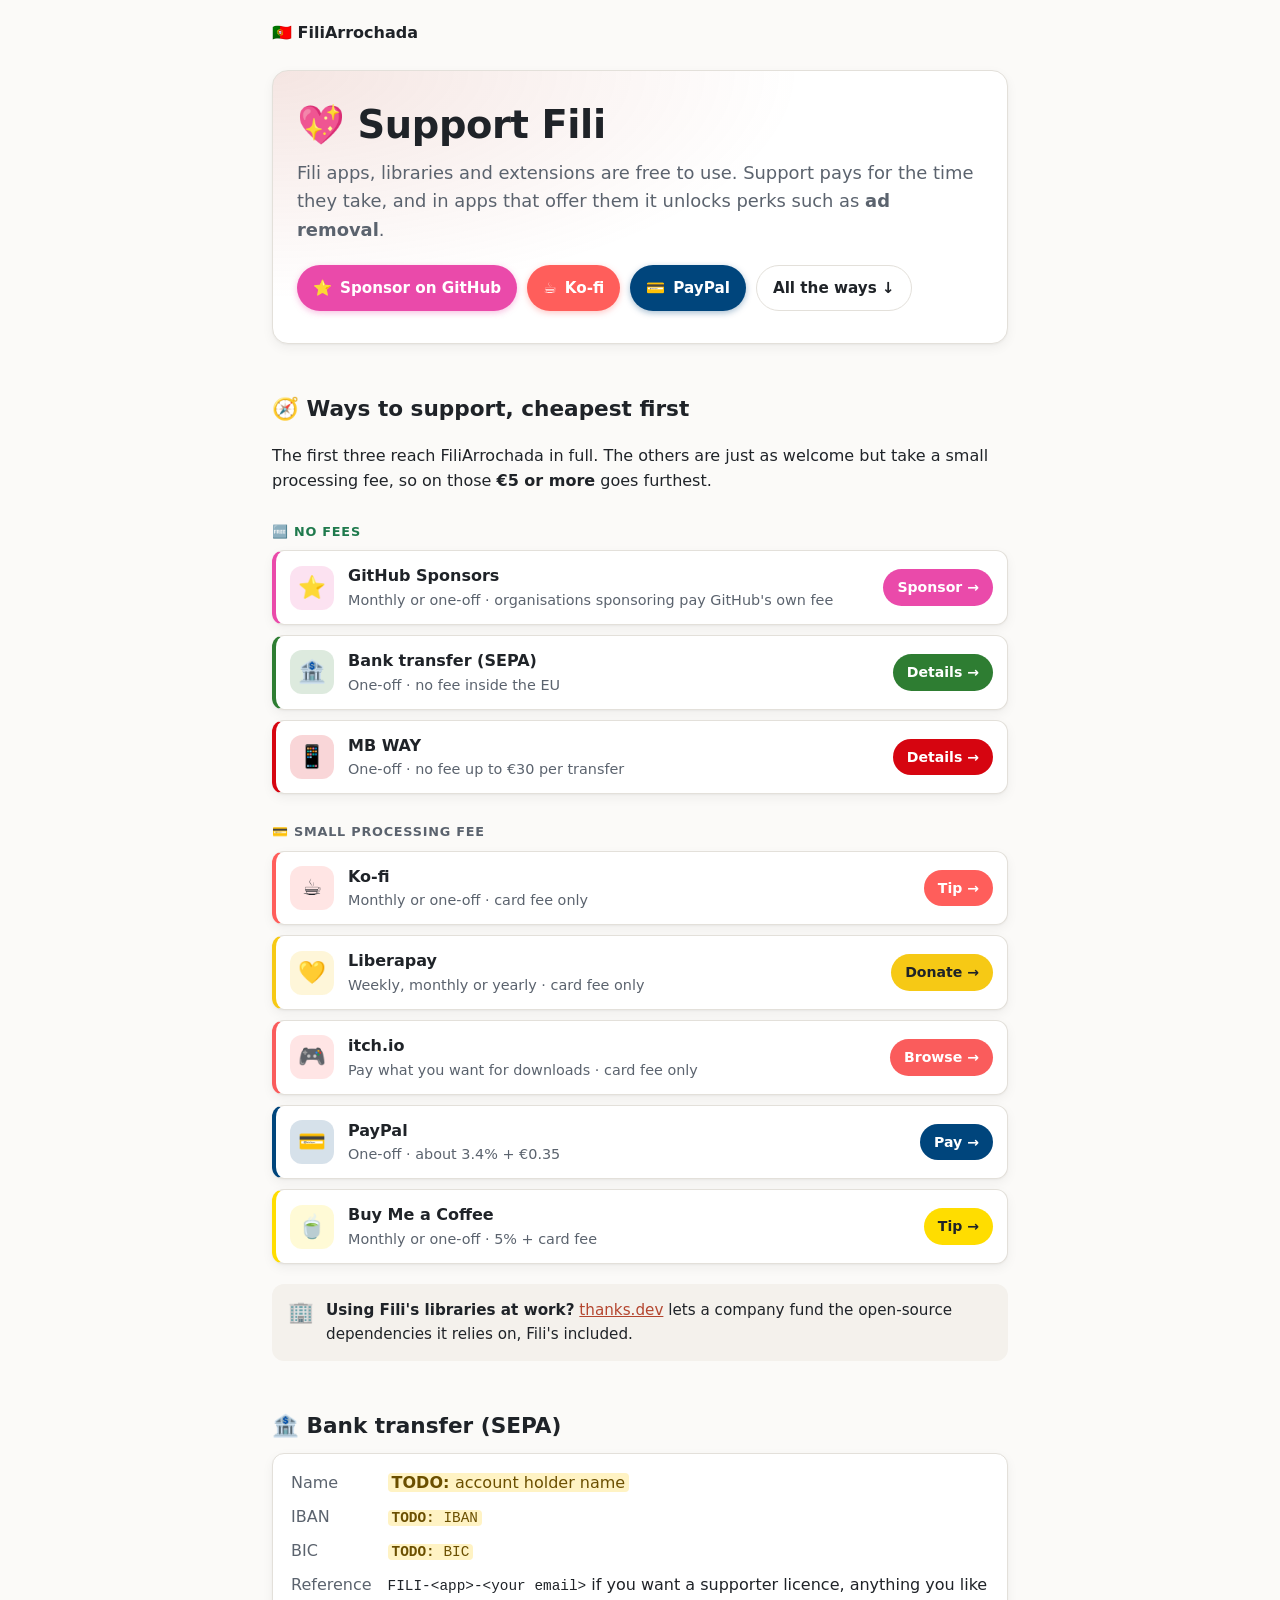
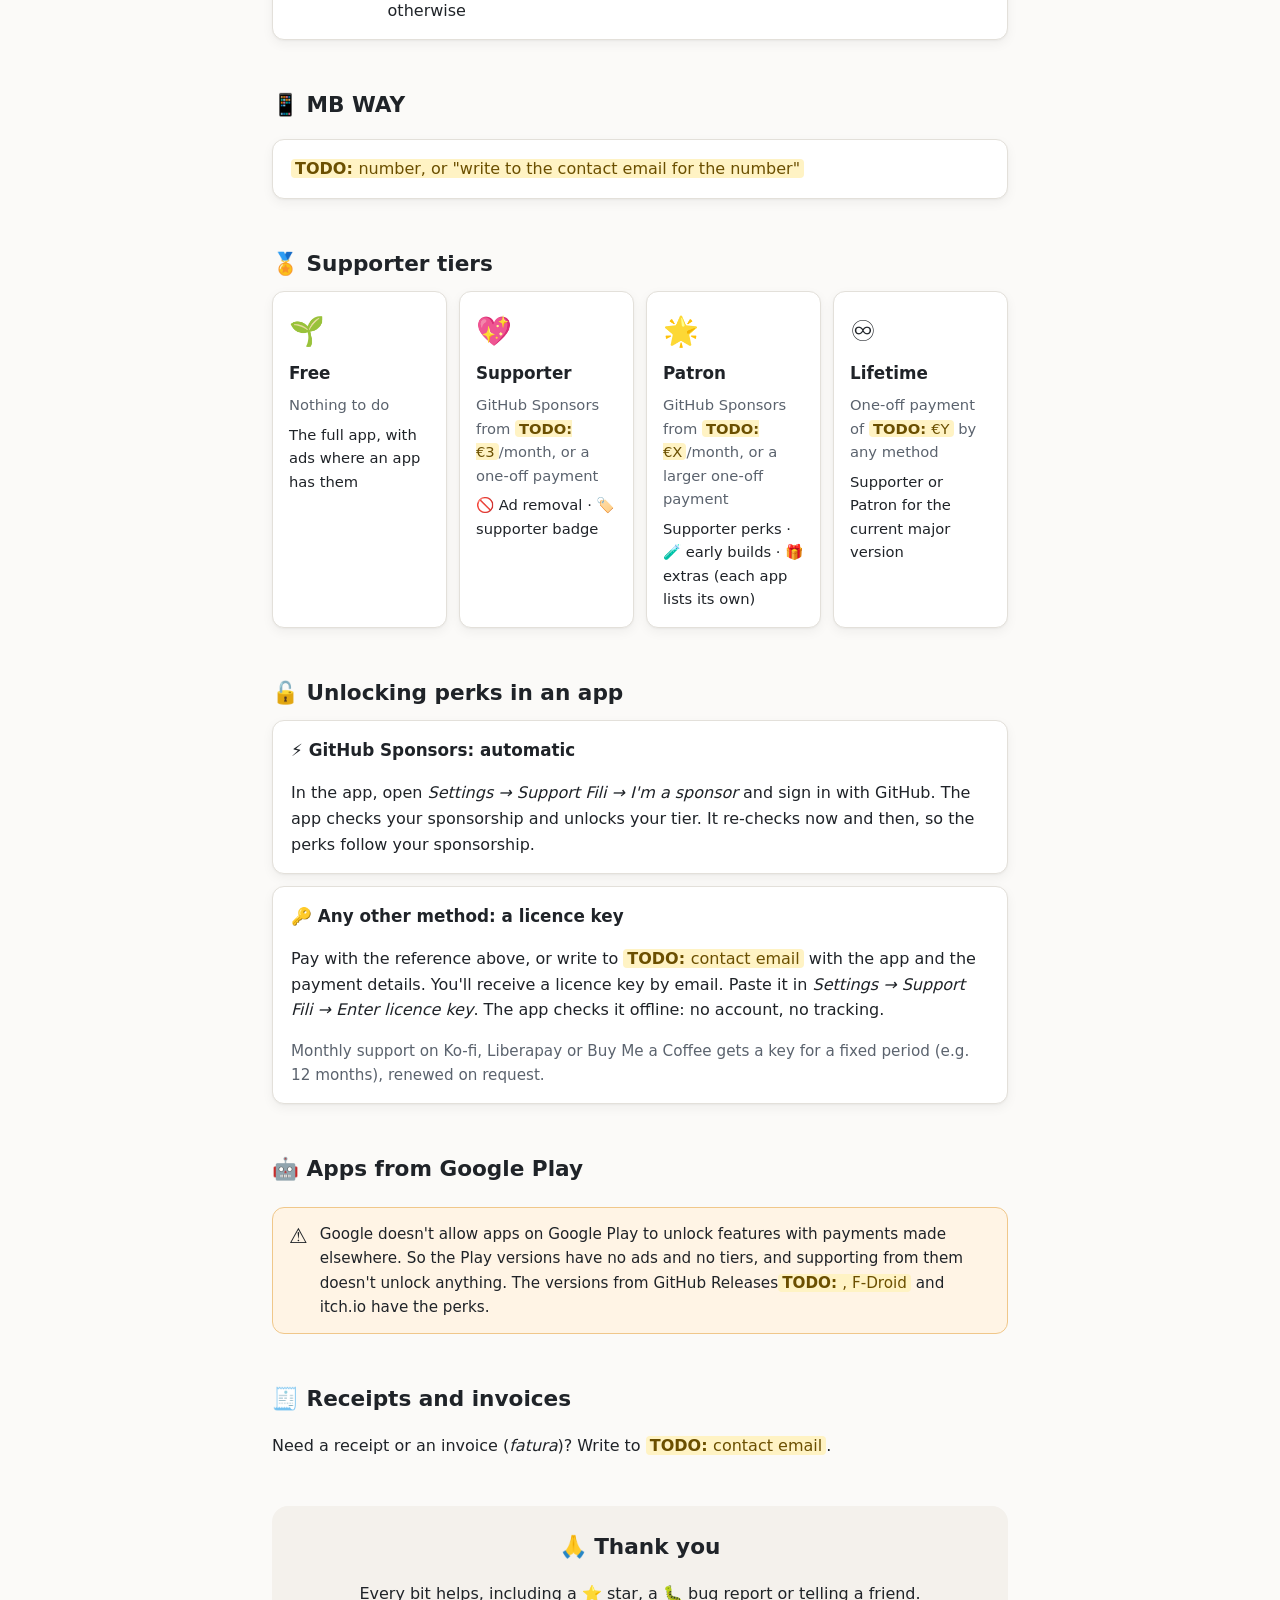
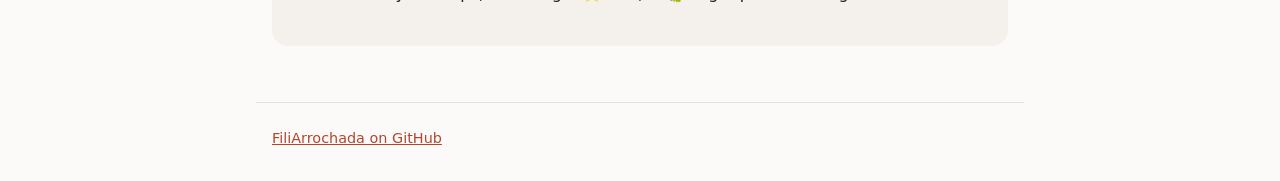
==== support/index.html @ c0c0adb5 "Add landing page and Support Fili page" ====
<!doctype html>
<html lang="en">
<head>
<meta charset="utf-8">
<meta name="viewport" content="width=device-width, initial-scale=1">
<title>Support Fili</title>
<meta name="description" content="Ways to support FiliArrochada's free apps, cheapest first, and how supporter perks such as ad removal are unlocked.">
<link rel="stylesheet" href="../style.css">
</head>
<body>
<header class="site">
  <a class="brand" href="../">🇵🇹 FiliArrochada</a>
</header>

<main>
  <section class="hero">
    <h1><span aria-hidden="true">💖</span> Support Fili</h1>
    <p class="lead">Fili apps, libraries and extensions are free to use. Support pays for the time
      they take, and in apps that offer them it unlocks perks such as <strong>ad removal</strong>.</p>
    <div class="quick">
      <a class="pill" style="--brand:#EA4AAA;--on-brand:#fff" href="https://github.com/sponsors/FiliArrochada"><span aria-hidden="true">⭐</span> Sponsor on GitHub</a>
      <a class="pill" style="--brand:#FF5E5B;--on-brand:#fff" href="https://ko-fi.com/filiarrochada"><span aria-hidden="true">☕</span> Ko-fi</a>
      <a class="pill" style="--brand:#00457C;--on-brand:#fff" href="https://paypal.me/FiliArrochada"><span aria-hidden="true">💳</span> PayPal</a>
      <a class="pill ghost" href="#ways">All the ways ↓</a>
    </div>
  </section>

  <section aria-labelledby="ways">
    <h2 id="ways"><span aria-hidden="true">🧭</span> Ways to support, cheapest first</h2>
    <p>The first three reach FiliArrochada in full. The others are just as welcome but take a small
      processing fee, so on those <strong>€5 or more</strong> goes furthest.</p>

    <h3 class="group free"><span aria-hidden="true">🆓</span> No fees</h3>
    <ul class="methods">
      <li>
        <a class="method" style="--brand:#EA4AAA;--on-brand:#fff" href="https://github.com/sponsors/FiliArrochada">
          <span class="icon" aria-hidden="true">⭐</span>
          <span class="body"><span class="name">GitHub Sponsors</span>
            <span class="kind">Monthly or one-off · organisations sponsoring pay GitHub's own fee</span></span>
          <span class="cta">Sponsor</span>
        </a>
      </li>
      <li>
        <a class="method" style="--brand:#2E7D32;--on-brand:#fff" href="#bank">
          <span class="icon" aria-hidden="true">🏦</span>
          <span class="body"><span class="name">Bank transfer (SEPA)</span>
            <span class="kind">One-off · no fee inside the EU</span></span>
          <span class="cta">Details</span>
        </a>
      </li>
      <li>
        <a class="method" style="--brand:#D60510;--on-brand:#fff" href="#mbway">
          <span class="icon" aria-hidden="true">📱</span>
          <span class="body"><span class="name">MB WAY</span>
            <span class="kind">One-off · no fee up to €30 per transfer</span></span>
          <span class="cta">Details</span>
        </a>
      </li>
    </ul>

    <h3 class="group"><span aria-hidden="true">💳</span> Small processing fee</h3>
    <ul class="methods">
      <li>
        <a class="method" style="--brand:#FF5E5B;--on-brand:#fff" href="https://ko-fi.com/filiarrochada">
          <span class="icon" aria-hidden="true">☕</span>
          <span class="body"><span class="name">Ko-fi</span>
            <span class="kind">Monthly or one-off · card fee only</span></span>
          <span class="cta">Tip</span>
        </a>
      </li>
      <li>
        <a class="method" style="--brand:#F6C915;--on-brand:#1f2328" href="https://liberapay.com/FiliArrochada/">
          <span class="icon" aria-hidden="true">💛</span>
          <span class="body"><span class="name">Liberapay</span>
            <span class="kind">Weekly, monthly or yearly · card fee only</span></span>
          <span class="cta">Donate</span>
        </a>
      </li>
      <li>
        <a class="method" style="--brand:#FA5C5C;--on-brand:#fff" href="https://filiarrochada.itch.io/">
          <span class="icon" aria-hidden="true">🎮</span>
          <span class="body"><span class="name">itch.io</span>
            <span class="kind">Pay what you want for downloads · card fee only</span></span>
          <span class="cta">Browse</span>
        </a>
      </li>
      <li>
        <a class="method" style="--brand:#00457C;--on-brand:#fff" href="https://paypal.me/FiliArrochada">
          <span class="icon" aria-hidden="true">💳</span>
          <span class="body"><span class="name">PayPal</span>
            <span class="kind">One-off · about 3.4% + €0.35</span></span>
          <span class="cta">Pay</span>
        </a>
      </li>
      <li>
        <a class="method" style="--brand:#FFDD00;--on-brand:#1f2328" href="https://buymeacoffee.com/filiarrochada">
          <span class="icon" aria-hidden="true">🍵</span>
          <span class="body"><span class="name">Buy Me a Coffee</span>
            <span class="kind">Monthly or one-off · 5% + card fee</span></span>
          <span class="cta">Tip</span>
        </a>
      </li>
    </ul>

    <div class="callout">
      <span aria-hidden="true">🏢</span>
      <p><strong>Using Fili's libraries at work?</strong>
        <a href="https://thanks.dev/e/gh/filiarrochada/">thanks.dev</a> lets a company fund the
        open-source dependencies it relies on, Fili's included.</p>
    </div>
  </section>

  <section aria-labelledby="bank">
    <h2 id="bank"><span aria-hidden="true">🏦</span> Bank transfer (SEPA)</h2>
    <dl class="details card">
      <dt>Name</dt><dd><span class="todo">account holder name</span></dd>
      <dt>IBAN</dt><dd><code><span class="todo">IBAN</span></code></dd>
      <dt>BIC</dt><dd><code><span class="todo">BIC</span></code></dd>
      <dt>Reference</dt><dd><code>FILI-&lt;app&gt;-&lt;your email&gt;</code> if you want a supporter
        licence, anything you like otherwise</dd>
    </dl>
  </section>

  <section aria-labelledby="mbway">
    <h2 id="mbway"><span aria-hidden="true">📱</span> MB WAY</h2>
    <p class="card"><span class="todo">number, or "write to the contact email for the number"</span></p>
  </section>

  <section aria-labelledby="tiers">
    <h2 id="tiers"><span aria-hidden="true">🏅</span> Supporter tiers</h2>
    <ul class="tiers">
      <li class="tier">
        <span class="tier-icon" aria-hidden="true">🌱</span>
        <h3>Free</h3>
        <p class="how">Nothing to do</p>
        <p>The full app, with ads where an app has them</p>
      </li>
      <li class="tier">
        <span class="tier-icon" aria-hidden="true">💖</span>
        <h3>Supporter</h3>
        <p class="how">GitHub Sponsors from <span class="todo">€3</span>/month, or a one-off payment</p>
        <p>🚫 Ad removal · 🏷️ supporter badge</p>
      </li>
      <li class="tier">
        <span class="tier-icon" aria-hidden="true">🌟</span>
        <h3>Patron</h3>
        <p class="how">GitHub Sponsors from <span class="todo">€X</span>/month, or a larger one-off payment</p>
        <p>Supporter perks · 🧪 early builds · 🎁 extras (each app lists its own)</p>
      </li>
      <li class="tier">
        <span class="tier-icon" aria-hidden="true">♾️</span>
        <h3>Lifetime</h3>
        <p class="how">One-off payment of <span class="todo">€Y</span> by any method</p>
        <p>Supporter or Patron for the current major version</p>
      </li>
    </ul>
  </section>

  <section aria-labelledby="unlock">
    <h2 id="unlock"><span aria-hidden="true">🔓</span> Unlocking perks in an app</h2>
    <div class="steps">
      <div class="card">
        <h3><span aria-hidden="true">⚡</span> GitHub Sponsors: automatic</h3>
        <p>In the app, open <em>Settings → Support Fili → I'm a sponsor</em> and sign in with GitHub.
          The app checks your sponsorship and unlocks your tier. It re-checks now and then, so the
          perks follow your sponsorship.</p>
      </div>
      <div class="card">
        <h3><span aria-hidden="true">🔑</span> Any other method: a licence key</h3>
        <p>Pay with the reference above, or write to <span class="todo">contact email</span> with the
          app and the payment details. You'll receive a licence key by email. Paste it in
          <em>Settings → Support Fili → Enter licence key</em>. The app checks it offline: no
          account, no tracking.</p>
        <p class="muted">Monthly support on Ko-fi, Liberapay or Buy Me a Coffee gets a key for a fixed
          period (e.g. 12 months), renewed on request.</p>
      </div>
    </div>
  </section>

  <section aria-labelledby="play">
    <h2 id="play"><span aria-hidden="true">🤖</span> Apps from Google Play</h2>
    <div class="callout warn">
      <span aria-hidden="true">⚠️</span>
      <p>Google doesn't allow apps on Google Play to unlock features with payments made elsewhere.
        So the Play versions have no ads and no tiers, and supporting from them doesn't unlock
        anything. The versions from GitHub Releases<span class="todo">, F-Droid</span> and itch.io
        have the perks.</p>
    </div>
  </section>

  <section aria-labelledby="receipts">
    <h2 id="receipts"><span aria-hidden="true">🧾</span> Receipts and invoices</h2>
    <p>Need a receipt or an invoice (<em>fatura</em>)? Write to <span class="todo">contact email</span>.</p>
  </section>

  <section class="thanks" aria-labelledby="thanks">
    <h2 id="thanks"><span aria-hidden="true">🙏</span> Thank you</h2>
    <p>Every bit helps, including a ⭐ star, a 🐛 bug report or telling a friend.</p>
  </section>
</main>

<footer class="site">
  <a href="https://github.com/FiliArrochada">FiliArrochada on GitHub</a>
</footer>
</body>
</html>
---- style.css ----
:root {
  --bg: #fbfaf8;
  --surface: #ffffff;
  --surface-2: #f4f1ec;
  --text: #1f2328;
  --muted: #5b636e;
  --border: #e3e0da;
  --accent: #b4462f;
  --free: #1f7a4d;
  --warn-bg: #fff4e5;
  --warn-border: #f0c78a;
  --todo-bg: #fff3c4;
  --todo-text: #6b4f00;
  --shadow: 0 1px 2px rgb(0 0 0 / 0.04), 0 4px 12px rgb(0 0 0 / 0.05);
  color-scheme: light;
}

@media (prefers-color-scheme: dark) {
  :root:not([data-theme="light"]) {
    --bg: #15171a;
    --surface: #1d2024;
    --surface-2: #24282d;
    --text: #e8e6e3;
    --muted: #a3a9b1;
    --border: #2f3338;
    --accent: #f0866d;
    --free: #5cc994;
    --warn-bg: #2e2416;
    --warn-border: #6b4f22;
    --todo-bg: #4a3b00;
    --todo-text: #ffe28a;
    --shadow: 0 1px 2px rgb(0 0 0 / 0.3), 0 4px 12px rgb(0 0 0 / 0.25);
    color-scheme: dark;
  }
}

:root[data-theme="dark"] {
  --bg: #15171a;
  --surface: #1d2024;
  --surface-2: #24282d;
  --text: #e8e6e3;
  --muted: #a3a9b1;
  --border: #2f3338;
  --accent: #f0866d;
  --free: #5cc994;
  --warn-bg: #2e2416;
  --warn-border: #6b4f22;
  --todo-bg: #4a3b00;
  --todo-text: #ffe28a;
  --shadow: 0 1px 2px rgb(0 0 0 / 0.3), 0 4px 12px rgb(0 0 0 / 0.25);
  color-scheme: dark;
}

* { box-sizing: border-box; }

body {
  margin: 0;
  background: var(--bg);
  color: var(--text);
  font: 16px/1.6 system-ui, -apple-system, "Segoe UI", Roboto, sans-serif;
}

header.site, main, footer.site {
  max-width: 48rem;
  margin: 0 auto;
  padding: 0 16px;
}

header.site { padding-top: 20px; }
footer.site {
  padding-top: 24px;
  padding-bottom: 32px;
  margin-top: 56px;
  border-top: 1px solid var(--border);
  color: var(--muted);
  font-size: 0.9rem;
}

a { color: var(--accent); }
.brand { font-weight: 700; text-decoration: none; color: var(--text); }

h1 { font-size: 2.4rem; line-height: 1.15; margin: 0 0 12px; letter-spacing: -0.01em; }
h2 { font-size: 1.35rem; margin: 48px 0 10px; }
h3 { font-size: 1.05rem; margin: 24px 0 8px; }
.lead { font-size: 1.12rem; color: var(--muted); margin: 0; }
.muted { color: var(--muted); font-size: 0.95rem; }

/* Hero */

.hero {
  margin-top: 24px;
  padding: 32px 24px;
  border-radius: 16px;
  background:
    radial-gradient(120% 140% at 0% 0%, color-mix(in srgb, var(--accent) 14%, transparent) 0%, transparent 60%),
    var(--surface);
  border: 1px solid var(--border);
  box-shadow: var(--shadow);
}

.quick { display: flex; flex-wrap: wrap; gap: 10px; margin-top: 20px; }

/* Brand pill buttons: set --brand and --on-brand inline per button. */

.pill {
  display: inline-flex;
  align-items: center;
  gap: 8px;
  padding: 10px 16px;
  border-radius: 999px;
  background: var(--brand, var(--accent));
  color: var(--on-brand, #fff);
  font-weight: 600;
  font-size: 0.95rem;
  text-decoration: none;
  box-shadow: 0 2px 6px color-mix(in srgb, var(--brand, var(--accent)) 35%, transparent);
  transition: transform 0.12s ease, box-shadow 0.12s ease;
}
.pill:hover, .pill:focus-visible { transform: translateY(-1px); box-shadow: 0 4px 12px color-mix(in srgb, var(--brand, var(--accent)) 45%, transparent); }
.pill.ghost { background: transparent; color: var(--text); border: 1px solid var(--border); box-shadow: none; }

/* Method and project cards */

h3.group {
  text-transform: uppercase;
  letter-spacing: 0.06em;
  font-size: 0.8rem;
  color: var(--muted);
  margin-top: 28px;
}
h3.group.free { color: var(--free); }

.methods { list-style: none; padding: 0; margin: 0; display: grid; gap: 10px; }

.method {
  display: grid;
  grid-template-columns: auto 1fr auto;
  align-items: center;
  gap: 14px;
  padding: 12px 14px;
  background: var(--surface);
  border: 1px solid var(--border);
  border-left: 4px solid var(--brand, var(--accent));
  border-radius: 12px;
  color: var(--text);
  text-decoration: none;
  box-shadow: var(--shadow);
  transition: transform 0.12s ease, border-color 0.12s ease;
}
.method:hover, .method:focus-visible { transform: translateY(-1px); border-color: var(--brand, var(--accent)); }

.method .icon {
  display: grid;
  place-items: center;
  width: 44px;
  height: 44px;
  border-radius: 12px;
  font-size: 1.4rem;
  background: color-mix(in srgb, var(--brand, var(--accent)) 16%, transparent);
}
.method .body { display: grid; min-width: 0; }
.method .name { font-weight: 650; }
.method .kind { color: var(--muted); font-size: 0.9rem; }

.method .cta {
  padding: 7px 14px;
  border-radius: 999px;
  background: var(--brand, var(--accent));
  color: var(--on-brand, #fff);
  font-weight: 600;
  font-size: 0.88rem;
  white-space: nowrap;
}
.method .cta::after { content: " →"; }

@media (max-width: 480px) {
  .method { grid-template-columns: auto 1fr; }
  .method .cta { grid-column: 1 / -1; justify-self: start; }
}

/* Cards, callouts, details */

.card {
  padding: 16px 18px;
  background: var(--surface);
  border: 1px solid var(--border);
  border-radius: 12px;
  box-shadow: var(--shadow);
}
.card h3 { margin-top: 0; }
.card p:last-child { margin-bottom: 0; }

.callout {
  display: flex;
  gap: 12px;
  align-items: flex-start;
  margin-top: 20px;
  padding: 14px 16px;
  background: var(--surface-2);
  border-radius: 12px;
  font-size: 0.95rem;
}
.callout > span { font-size: 1.3rem; line-height: 1.4; }
.callout p { margin: 0; }
.callout.warn { background: var(--warn-bg); border: 1px solid var(--warn-border); }

.details { display: grid; grid-template-columns: max-content 1fr; gap: 8px 16px; margin: 0; }
.details dt { color: var(--muted); }
.details dd { margin: 0; overflow-wrap: anywhere; }

.steps { display: grid; gap: 12px; }

/* Tiers */

.tiers {
  list-style: none;
  padding: 0;
  margin: 0;
  display: grid;
  grid-template-columns: repeat(auto-fit, minmax(10.5rem, 1fr));
  gap: 12px;
}
.tier {
  padding: 16px;
  background: var(--surface);
  border: 1px solid var(--border);
  border-radius: 12px;
  box-shadow: var(--shadow);
}
.tier-icon { font-size: 1.8rem; }
.tier h3 { margin: 6px 0 4px; }
.tier p { margin: 6px 0 0; font-size: 0.92rem; }
.tier .how { color: var(--muted); }

.thanks {
  margin-top: 48px;
  padding: 24px;
  text-align: center;
  border-radius: 16px;
  background: var(--surface-2);
}
.thanks h2 { margin-top: 0; }

code { font-family: ui-monospace, "Cascadia Code", Consolas, monospace; font-size: 0.9em; font-variant-ligatures: none; }

/* Placeholders still to fill in before publishing. */
.todo {
  background: var(--todo-bg);
  color: var(--todo-text);
  border-radius: 4px;
  padding: 0 4px;
}
.todo::before { content: "TODO: "; font-weight: 600; }

@media (prefers-reduced-motion: reduce) {
  .pill, .method { transition: none; }
  .pill:hover, .method:hover { transform: none; }
}
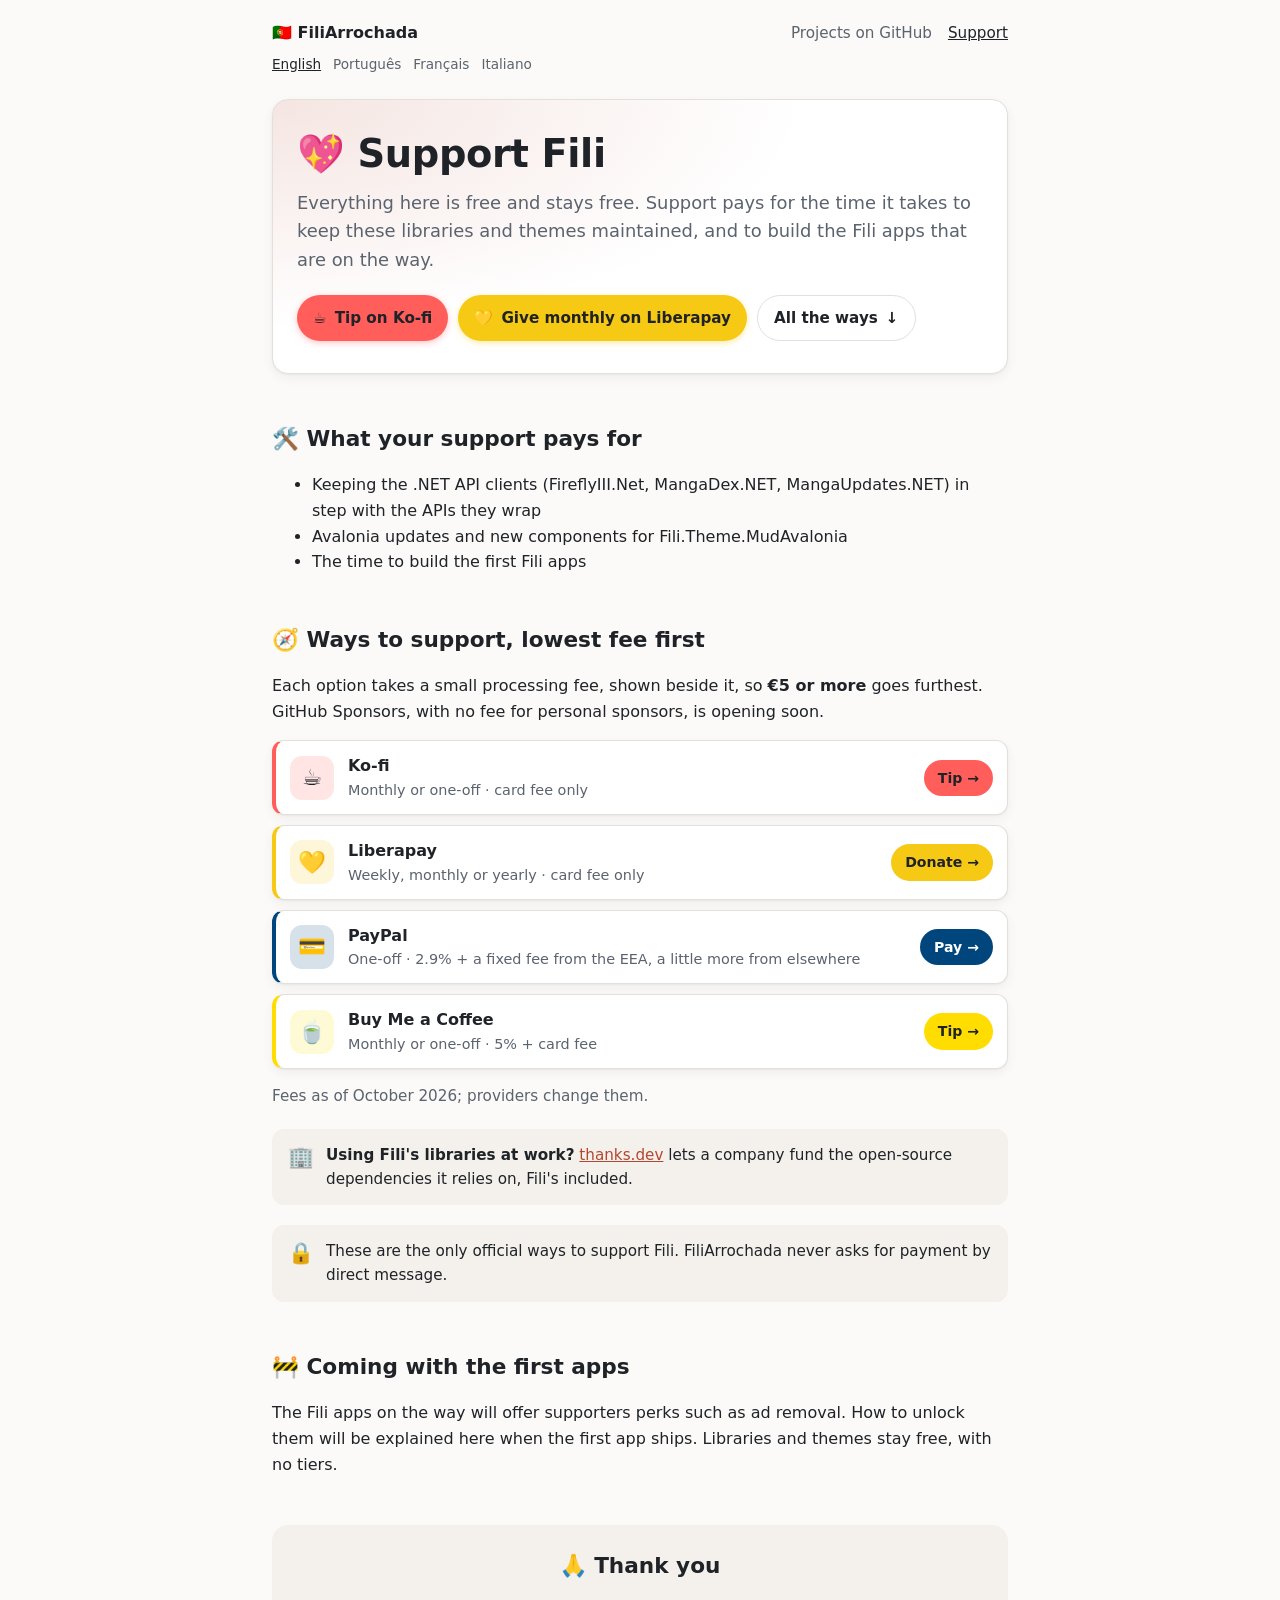
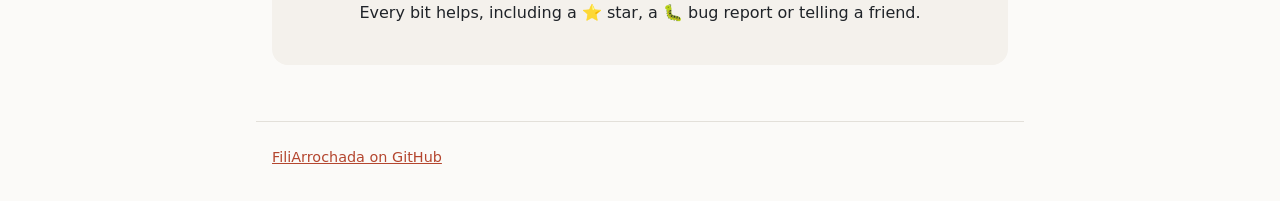
==== commit 4117fd9b: "Rewrite the support page: working methods only, lowest fee first, with a language switcher" ====
--- a/support/index.html
+++ b/support/index.html
@@ -3,65 +3,69 @@
 <head>
 <meta charset="utf-8">
 <meta name="viewport" content="width=device-width, initial-scale=1">
-<title>Support Fili</title>
-<meta name="description" content="Ways to support FiliArrochada's free apps, cheapest first, and how supporter perks such as ad removal are unlocked.">
+<title>Support Fili · FiliArrochada</title>
+<meta name="description" content="Ways to support FiliArrochada's free .NET libraries, themes and tools, with every fee shown.">
+<link rel="canonical" href="https://filiarrochada.github.io/support/">
+<link rel="alternate" hreflang="en" href="https://filiarrochada.github.io/support/">
+<link rel="alternate" hreflang="pt-PT" href="https://filiarrochada.github.io/support/pt/">
+<link rel="alternate" hreflang="fr" href="https://filiarrochada.github.io/support/fr/">
+<link rel="alternate" hreflang="it" href="https://filiarrochada.github.io/support/it/">
+<link rel="alternate" hreflang="x-default" href="https://filiarrochada.github.io/support/">
+<link rel="icon" href="data:image/svg+xml,<svg xmlns='http://www.w3.org/2000/svg' viewBox='0 0 100 100'><text y='.9em' font-size='90'>💖</text></svg>">
+<meta name="theme-color" content="#b4462f">
+<meta property="og:type" content="website">
+<meta property="og:site_name" content="FiliArrochada">
+<meta property="og:title" content="Support Fili">
+<meta property="og:description" content="Ways to support FiliArrochada's free .NET libraries, themes and tools, with every fee shown.">
+<meta property="og:url" content="https://filiarrochada.github.io/support/">
+<meta name="twitter:card" content="summary">
 <link rel="stylesheet" href="../style.css">
 </head>
 <body>
 <header class="site">
-  <a class="brand" href="../">🇵🇹 FiliArrochada</a>
+  <a class="brand" href="https://github.com/FiliArrochada"><span aria-hidden="true">🇵🇹</span> FiliArrochada</a>
+  <nav aria-label="Site">
+    <a href="https://github.com/FiliArrochada">Projects on GitHub</a>
+    <a href="./" aria-current="page">Support</a>
+  </nav>
+  <nav aria-label="Language" class="langs">
+    <a href="./" hreflang="en" lang="en" aria-current="true">English</a>
+    <a href="pt/" hreflang="pt-PT" lang="pt-PT">Português</a>
+    <a href="fr/" hreflang="fr" lang="fr">Français</a>
+    <a href="it/" hreflang="it" lang="it">Italiano</a>
+  </nav>
 </header>
 
 <main>
   <section class="hero">
     <h1><span aria-hidden="true">💖</span> Support Fili</h1>
-    <p class="lead">Fili apps, libraries and extensions are free to use. Support pays for the time
-      they take, and in apps that offer them it unlocks perks such as <strong>ad removal</strong>.</p>
+    <p class="lead">Everything here is free and stays free. Support pays for the time it takes to keep
+      these libraries and themes maintained, and to build the Fili apps that are on the way.</p>
     <div class="quick">
-      <a class="pill" style="--brand:#EA4AAA;--on-brand:#fff" href="https://github.com/sponsors/FiliArrochada"><span aria-hidden="true">⭐</span> Sponsor on GitHub</a>
-      <a class="pill" style="--brand:#FF5E5B;--on-brand:#fff" href="https://ko-fi.com/filiarrochada"><span aria-hidden="true">☕</span> Ko-fi</a>
-      <a class="pill" style="--brand:#00457C;--on-brand:#fff" href="https://paypal.me/FiliArrochada"><span aria-hidden="true">💳</span> PayPal</a>
-      <a class="pill ghost" href="#ways">All the ways ↓</a>
+      <a class="pill" style="--brand:#FF5E5B;--on-brand:#1f2328" href="https://ko-fi.com/filiarrochada"><span aria-hidden="true">☕</span> Tip on Ko-fi</a>
+      <a class="pill" style="--brand:#F6C915;--on-brand:#1f2328" href="https://liberapay.com/FiliArrochada/"><span aria-hidden="true">💛</span> Give monthly on Liberapay</a>
+      <a class="pill ghost" href="#ways">All the ways <span aria-hidden="true">↓</span></a>
     </div>
   </section>
 
+  <section aria-labelledby="funds">
+    <h2 id="funds"><span aria-hidden="true">🛠️</span> What your support pays for</h2>
+    <ul>
+      <li>Keeping the .NET API clients (FireflyIII.Net, MangaDex.NET, MangaUpdates.NET) in step with the
+        APIs they wrap</li>
+      <li>Avalonia updates and new components for Fili.Theme.MudAvalonia</li>
+      <li>The time to build the first Fili apps</li>
+    </ul>
+  </section>
+
   <section aria-labelledby="ways">
-    <h2 id="ways"><span aria-hidden="true">🧭</span> Ways to support, cheapest first</h2>
-    <p>The first three reach FiliArrochada in full. The others are just as welcome but take a small
-      processing fee, so on those <strong>€5 or more</strong> goes furthest.</p>
+    <h2 id="ways"><span aria-hidden="true">🧭</span> Ways to support, lowest fee first</h2>
+    <p>Each option takes a small processing fee, shown beside it, so <strong>€5 or more</strong> goes
+      furthest. GitHub Sponsors, with no fee for personal sponsors, is opening soon.</p>
 
-    <h3 class="group free"><span aria-hidden="true">🆓</span> No fees</h3>
     <ul class="methods">
       <li>
-        <a class="method" style="--brand:#EA4AAA;--on-brand:#fff" href="https://github.com/sponsors/FiliArrochada">
-          <span class="icon" aria-hidden="true">⭐</span>
-          <span class="body"><span class="name">GitHub Sponsors</span>
-            <span class="kind">Monthly or one-off · organisations sponsoring pay GitHub's own fee</span></span>
-          <span class="cta">Sponsor</span>
-        </a>
-      </li>
-      <li>
-        <a class="method" style="--brand:#2E7D32;--on-brand:#fff" href="#bank">
-          <span class="icon" aria-hidden="true">🏦</span>
-          <span class="body"><span class="name">Bank transfer (SEPA)</span>
-            <span class="kind">One-off · no fee inside the EU</span></span>
-          <span class="cta">Details</span>
-        </a>
-      </li>
-      <li>
-        <a class="method" style="--brand:#D60510;--on-brand:#fff" href="#mbway">
-          <span class="icon" aria-hidden="true">📱</span>
-          <span class="body"><span class="name">MB WAY</span>
-            <span class="kind">One-off · no fee up to €30 per transfer</span></span>
-          <span class="cta">Details</span>
-        </a>
-      </li>
-    </ul>
-
-    <h3 class="group"><span aria-hidden="true">💳</span> Small processing fee</h3>
-    <ul class="methods">
-      <li>
-        <a class="method" style="--brand:#FF5E5B;--on-brand:#fff" href="https://ko-fi.com/filiarrochada">
+        <a class="method" style="--brand:#FF5E5B;--on-brand:#1f2328" href="https://ko-fi.com/filiarrochada">
           <span class="icon" aria-hidden="true">☕</span>
           <span class="body"><span class="name">Ko-fi</span>
             <span class="kind">Monthly or one-off · card fee only</span></span>
@@ -77,18 +81,10 @@
         </a>
       </li>
       <li>
-        <a class="method" style="--brand:#FA5C5C;--on-brand:#fff" href="https://filiarrochada.itch.io/">
-          <span class="icon" aria-hidden="true">🎮</span>
-          <span class="body"><span class="name">itch.io</span>
-            <span class="kind">Pay what you want for downloads · card fee only</span></span>
-          <span class="cta">Browse</span>
-        </a>
-      </li>
-      <li>
         <a class="method" style="--brand:#00457C;--on-brand:#fff" href="https://paypal.me/FiliArrochada">
           <span class="icon" aria-hidden="true">💳</span>
           <span class="body"><span class="name">PayPal</span>
-            <span class="kind">One-off · about 3.4% + €0.35</span></span>
+            <span class="kind">One-off · 2.9% + a fixed fee from the EEA, a little more from elsewhere</span></span>
           <span class="cta">Pay</span>
         </a>
       </li>
@@ -101,6 +97,7 @@
         </a>
       </li>
     </ul>
+    <p class="muted">Fees as of October 2026; providers change them.</p>
 
     <div class="callout">
       <span aria-hidden="true">🏢</span>
@@ -108,94 +105,24 @@
         <a href="https://thanks.dev/e/gh/filiarrochada/">thanks.dev</a> lets a company fund the
         open-source dependencies it relies on, Fili's included.</p>
     </div>
-  </section>
 
-  <section aria-labelledby="bank">
-    <h2 id="bank"><span aria-hidden="true">🏦</span> Bank transfer (SEPA)</h2>
-    <dl class="details card">
-      <dt>Name</dt><dd><span class="todo">account holder name</span></dd>
-      <dt>IBAN</dt><dd><code><span class="todo">IBAN</span></code></dd>
-      <dt>BIC</dt><dd><code><span class="todo">BIC</span></code></dd>
-      <dt>Reference</dt><dd><code>FILI-&lt;app&gt;-&lt;your email&gt;</code> if you want a supporter
-        licence, anything you like otherwise</dd>
-    </dl>
-  </section>
-
-  <section aria-labelledby="mbway">
-    <h2 id="mbway"><span aria-hidden="true">📱</span> MB WAY</h2>
-    <p class="card"><span class="todo">number, or "write to the contact email for the number"</span></p>
-  </section>
-
-  <section aria-labelledby="tiers">
-    <h2 id="tiers"><span aria-hidden="true">🏅</span> Supporter tiers</h2>
-    <ul class="tiers">
-      <li class="tier">
-        <span class="tier-icon" aria-hidden="true">🌱</span>
-        <h3>Free</h3>
-        <p class="how">Nothing to do</p>
-        <p>The full app, with ads where an app has them</p>
-      </li>
-      <li class="tier">
-        <span class="tier-icon" aria-hidden="true">💖</span>
-        <h3>Supporter</h3>
-        <p class="how">GitHub Sponsors from <span class="todo">€3</span>/month, or a one-off payment</p>
-        <p>🚫 Ad removal · 🏷️ supporter badge</p>
-      </li>
-      <li class="tier">
-        <span class="tier-icon" aria-hidden="true">🌟</span>
-        <h3>Patron</h3>
-        <p class="how">GitHub Sponsors from <span class="todo">€X</span>/month, or a larger one-off payment</p>
-        <p>Supporter perks · 🧪 early builds · 🎁 extras (each app lists its own)</p>
-      </li>
-      <li class="tier">
-        <span class="tier-icon" aria-hidden="true">♾️</span>
-        <h3>Lifetime</h3>
-        <p class="how">One-off payment of <span class="todo">€Y</span> by any method</p>
-        <p>Supporter or Patron for the current major version</p>
-      </li>
-    </ul>
-  </section>
-
-  <section aria-labelledby="unlock">
-    <h2 id="unlock"><span aria-hidden="true">🔓</span> Unlocking perks in an app</h2>
-    <div class="steps">
-      <div class="card">
-        <h3><span aria-hidden="true">⚡</span> GitHub Sponsors: automatic</h3>
-        <p>In the app, open <em>Settings → Support Fili → I'm a sponsor</em> and sign in with GitHub.
-          The app checks your sponsorship and unlocks your tier. It re-checks now and then, so the
-          perks follow your sponsorship.</p>
-      </div>
-      <div class="card">
-        <h3><span aria-hidden="true">🔑</span> Any other method: a licence key</h3>
-        <p>Pay with the reference above, or write to <span class="todo">contact email</span> with the
-          app and the payment details. You'll receive a licence key by email. Paste it in
-          <em>Settings → Support Fili → Enter licence key</em>. The app checks it offline: no
-          account, no tracking.</p>
-        <p class="muted">Monthly support on Ko-fi, Liberapay or Buy Me a Coffee gets a key for a fixed
-          period (e.g. 12 months), renewed on request.</p>
-      </div>
+    <div class="callout">
+      <span aria-hidden="true">🔒</span>
+      <p>These are the only official ways to support Fili. FiliArrochada never asks for payment by
+        direct message.</p>
     </div>
   </section>
 
-  <section aria-labelledby="play">
-    <h2 id="play"><span aria-hidden="true">🤖</span> Apps from Google Play</h2>
-    <div class="callout warn">
-      <span aria-hidden="true">⚠️</span>
-      <p>Google doesn't allow apps on Google Play to unlock features with payments made elsewhere.
-        So the Play versions have no ads and no tiers, and supporting from them doesn't unlock
-        anything. The versions from GitHub Releases<span class="todo">, F-Droid</span> and itch.io
-        have the perks.</p>
-    </div>
-  </section>
-
-  <section aria-labelledby="receipts">
-    <h2 id="receipts"><span aria-hidden="true">🧾</span> Receipts and invoices</h2>
-    <p>Need a receipt or an invoice (<em>fatura</em>)? Write to <span class="todo">contact email</span>.</p>
+  <section aria-labelledby="apps">
+    <h2 id="apps"><span aria-hidden="true">🚧</span> Coming with the first apps</h2>
+    <p>The Fili apps on the way will offer supporters perks such as ad removal. How to unlock them will
+      be explained here when the first app ships. Libraries and themes stay free, with no tiers.</p>
   </section>
 
   <section class="thanks" aria-labelledby="thanks">
     <h2 id="thanks"><span aria-hidden="true">🙏</span> Thank you</h2>
-    <p>Every bit helps, including a ⭐ star, a 🐛 bug report or telling a friend.</p>
+    <p>Every bit helps, including a <span aria-hidden="true">⭐</span> star, a
+      <span aria-hidden="true">🐛</span> bug report or telling a friend.</p>
   </section>
 </main>
 
--- a/style.css
+++ b/style.css
@@ -9,8 +9,6 @@
   --free: #1f7a4d;
   --warn-bg: #fff4e5;
   --warn-border: #f0c78a;
-  --todo-bg: #fff3c4;
-  --todo-text: #6b4f00;
   --shadow: 0 1px 2px rgb(0 0 0 / 0.04), 0 4px 12px rgb(0 0 0 / 0.05);
   color-scheme: light;
 }
@@ -27,8 +25,6 @@
     --free: #5cc994;
     --warn-bg: #2e2416;
     --warn-border: #6b4f22;
-    --todo-bg: #4a3b00;
-    --todo-text: #ffe28a;
     --shadow: 0 1px 2px rgb(0 0 0 / 0.3), 0 4px 12px rgb(0 0 0 / 0.25);
     color-scheme: dark;
   }
@@ -45,8 +41,6 @@
   --free: #5cc994;
   --warn-bg: #2e2416;
   --warn-border: #6b4f22;
-  --todo-bg: #4a3b00;
-  --todo-text: #ffe28a;
   --shadow: 0 1px 2px rgb(0 0 0 / 0.3), 0 4px 12px rgb(0 0 0 / 0.25);
   color-scheme: dark;
 }
@@ -66,7 +60,18 @@
   padding: 0 16px;
 }
 
-header.site { padding-top: 20px; }
+header.site {
+  padding-top: 20px;
+  display: flex;
+  flex-wrap: wrap;
+  align-items: baseline;
+  justify-content: space-between;
+  gap: 8px 16px;
+}
+header.site nav { display: flex; gap: 16px; font-size: 0.95rem; }
+header.site nav a { color: var(--muted); text-decoration: none; }
+header.site nav a:hover, header.site nav a[aria-current] { color: var(--text); text-decoration: underline; }
+header.site nav.langs { flex-basis: 100%; flex-wrap: wrap; gap: 4px 12px; font-size: 0.85rem; }
 footer.site {
   padding-top: 24px;
   padding-bottom: 32px;
@@ -77,9 +82,10 @@
 }
 
 a { color: var(--accent); }
+a:focus-visible { outline: 3px solid var(--accent); outline-offset: 3px; }
 .brand { font-weight: 700; text-decoration: none; color: var(--text); }
 
-h1 { font-size: 2.4rem; line-height: 1.15; margin: 0 0 12px; letter-spacing: -0.01em; }
+h1 { font-size: 2.4rem; line-height: 1.15; margin: 0 0 12px; letter-spacing: -0.01em; overflow-wrap: anywhere; }
 h2 { font-size: 1.35rem; margin: 48px 0 10px; }
 h3 { font-size: 1.05rem; margin: 24px 0 8px; }
 .lead { font-size: 1.12rem; color: var(--muted); margin: 0; }
@@ -159,7 +165,8 @@
   background: color-mix(in srgb, var(--brand, var(--accent)) 16%, transparent);
 }
 .method .body { display: grid; min-width: 0; }
-.method .name { font-weight: 650; }
+.method .name { font-weight: 650; overflow-wrap: anywhere; }
+.method code { overflow-wrap: anywhere; }
 .method .kind { color: var(--muted); font-size: 0.9rem; }
 
 .method .cta {
@@ -171,7 +178,8 @@
   font-size: 0.88rem;
   white-space: nowrap;
 }
-.method .cta::after { content: " →"; }
+/* The arrow is decorative: the empty alt text after "/" keeps it out of the link's accessible name. */
+.method .cta::after { content: " →"; content: " →" / ""; }
 
 @media (max-width: 480px) {
   .method { grid-template-columns: auto 1fr; }
@@ -243,16 +251,7 @@
 
 code { font-family: ui-monospace, "Cascadia Code", Consolas, monospace; font-size: 0.9em; font-variant-ligatures: none; }
 
-/* Placeholders still to fill in before publishing. */
-.todo {
-  background: var(--todo-bg);
-  color: var(--todo-text);
-  border-radius: 4px;
-  padding: 0 4px;
-}
-.todo::before { content: "TODO: "; font-weight: 600; }
-
 @media (prefers-reduced-motion: reduce) {
   .pill, .method { transition: none; }
-  .pill:hover, .method:hover { transform: none; }
-}
+  .pill:hover, .pill:focus-visible, .method:hover, .method:focus-visible { transform: none; }
+}
